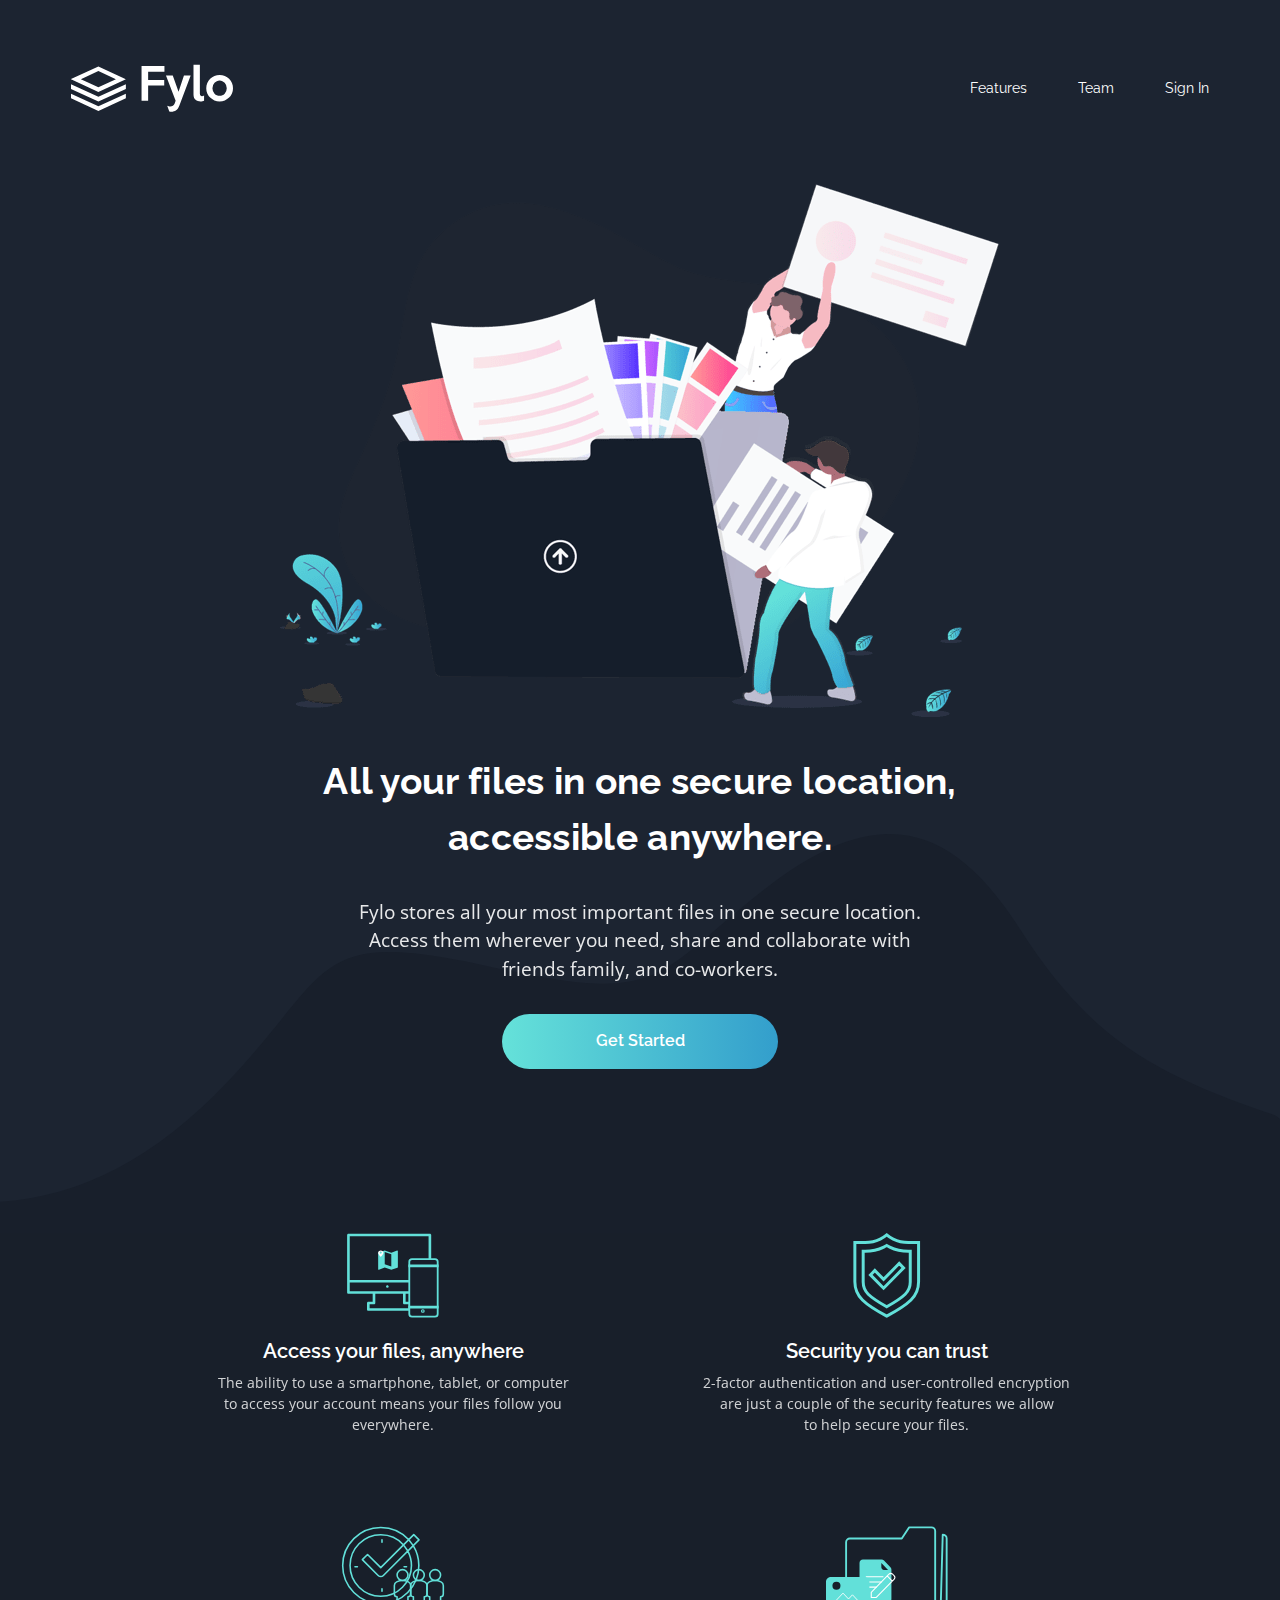
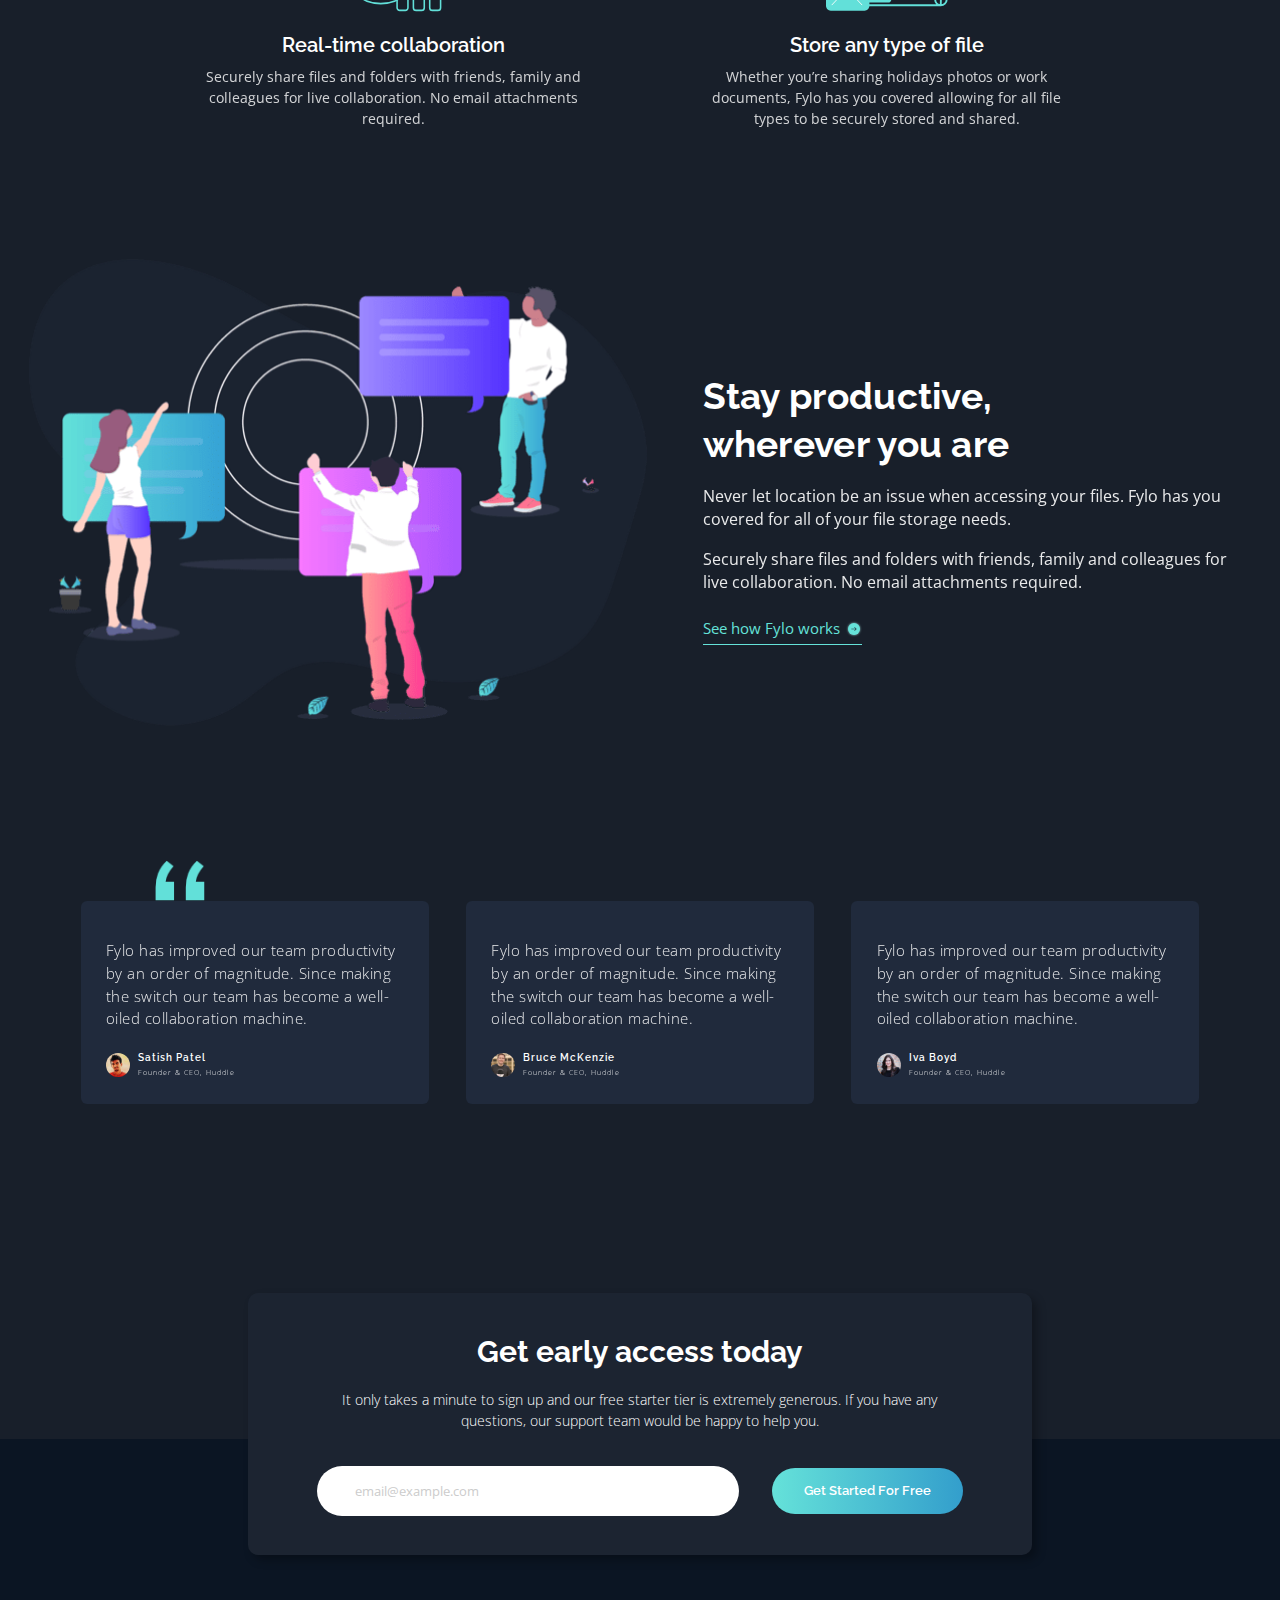
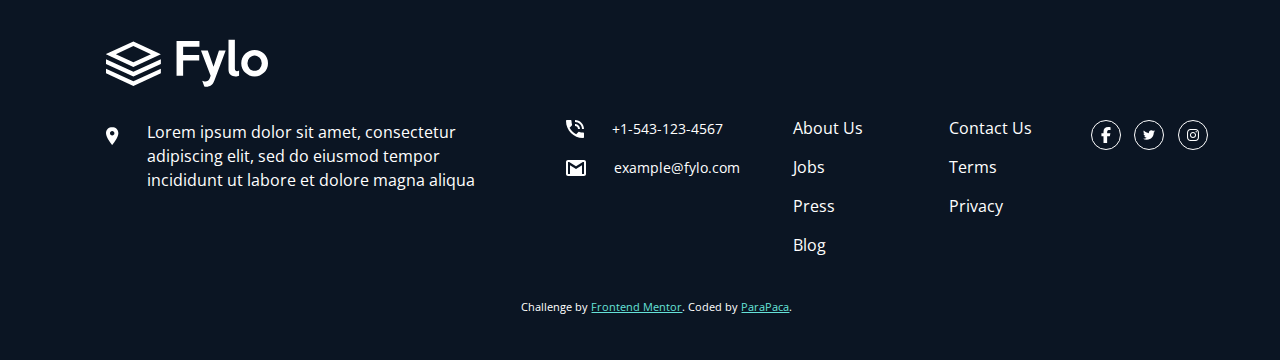
==== Fylo-dark-theme-landing-page/index.html @ 85ca759c "first commit" ====
<!DOCTYPE html>
<html lang="en">

<head>
  <meta charset="UTF-8">
  <meta name="viewport" content="width=device-width, initial-scale=1.0">

  <link rel="icon" type="image/png" sizes="32x32" href="./images/favicon-32x32.png">
  <link rel="stylesheet" href="/reset.css">
  <link rel="stylesheet" href="style.css">
  <link rel="preconnect" href="https://fonts.googleapis.com">
  <link rel="preconnect" href="https://fonts.gstatic.com" crossorigin>
  <link
    href="https://fonts.googleapis.com/css2?family=Open+Sans:wght@300;400;500;600;700&family=Raleway:wght@400;500;600;700&display=swap"
    rel="stylesheet">

  <title>Frontend Mentor | Fylo landing page with dark theme and features grid</title>

</head>

<body>
  <div class="page-wrap">
    <div class="header-wrap">
      <header class="header-wrap__header">
        <div class="header__icon-wrap">
          <img src="./images/logo.svg" alt="Fylo" class="icon-wrap__logo">
        </div>
        <nav class="header__nav-bar">
          <button class="nav-bar__nav-button" popovertarget="popover-links-list">
            <svg class="nav-button__nav-bars-icon" xmlns="http://www.w3.org/2000/svg" viewBox="0 0 448 512">
              <!--!Font Awesome Free 6.5.1 by @fontawesome - https://fontawesome.com License - https://fontawesome.com/license/free Copyright 2024 Fonticons, Inc.-->
              <path
                d="M0 96C0 78.3 14.3 64 32 64H416c17.7 0 32 14.3 32 32s-14.3 32-32 32H32C14.3 128 0 113.7 0 96zM0 256c0-17.7 14.3-32 32-32H416c17.7 0 32 14.3 32 32s-14.3 32-32 32H32c-17.7 0-32-14.3-32-32zM448 416c0 17.7-14.3 32-32 32H32c-17.7 0-32-14.3-32-32s14.3-32 32-32H416c17.7 0 32 14.3 32 32z" />
            </svg>
          </button>
          <ul popover id="popover-links-list">
            <li class="links-list__link"><a href="#" target="_blank">
                Features
              </a></li>
            <li class="links-list__link"><a href="#" target="_blank">
                Team
              </a></li>
            <li class="links-list__link"><a href="#" target="_blank">
                Sign In
              </a></li>
          </ul>
          <ul class="nav-bar__links-list">
            <li class="links-list__link"><a href="#" target="_blank">
                Features
              </a></li>
            <li class="links-list__link"><a href="#" target="_blank">
                Team
              </a></li>
            <li class="links-list__link"><a href="#" target="_blank">
                Sign In
              </a></li>
          </ul>
        </nav>
      </header>
    </div>

    <div class="main-wrap">
      <main class="main-wrap__main">
        <section class="main__banner-section-wrap">
          <img src="./images/illustration-intro.png" alt="" class="banner-section-wrap__img">
          <div class="banner-section-wrap__text-wrap">
            <h1>All your files in&nbsp;one secure location, accessible anywhere.</h1>
            <p>Fylo stores all your most important files in&nbsp;one secure location. Access them wherever you need,
              share and collaborate with friends family, and co-workers.</p>
            <button onclick="location.href='#'" type="button" class="button main-ctr">Get Started</button>
          </div>
        </section>
        <section class="main__four-card-section">
          <div class="four-card-section">
            <article class="four-card-section__mini-card">
              <div class="mini-card__img-wrapper"><img src="./images/icon-access-anywhere.svg" alt=""
                  class="mini-card__img"></div>
              <div class="mini-card__text-wrapper">
                <h2>Access your files, anywhere</h2>
                <p>The ability to&nbsp;use a&nbsp;smartphone, tablet, or&nbsp;computer to&nbsp;access your account means
                  your files follow you everywhere.</p>
              </div>
            </article>
            <article class="four-card-section__mini-card">
              <div class="mini-card__img-wrapper"><img src="./images/icon-security.svg" alt="" class="mini-card__img">
              </div>
              <div class="mini-card__text-wrapper">
                <h2>Security you can trust</h2>
                <p>2-factor authentication and user-controlled encryption are just a&nbsp;couple of&nbsp;the security
                  features we&nbsp;allow to&nbsp;help secure your files.</p>
              </div>
            </article>
            <article class="four-card-section__mini-card">
              <div class="mini-card__img-wrapper"><img src="./images/icon-collaboration.svg" alt=""
                  class="mini-card__img"></div>
              <div class="mini-card__text-wrapper">
                <h2>Real-time collaboration</h2>
                <p>Securely share files and folders with friends, family and colleagues for live collaboration.
                  No&nbsp;email attachments required.</p>
              </div>
            </article>
            <article class="four-card-section__mini-card">
              <div class="mini-card__img-wrapper"><img src="./images/icon-any-file.svg" alt="" class="mini-card__img">
              </div>
              <div class="mini-card__text-wrapper">
                <h2>Store any type of&nbsp;file</h2>
                <p>Whether you&rsquo;re sharing holidays photos or&nbsp;work documents, Fylo has you covered allowing
                  for all file types to&nbsp;be&nbsp;securely stored and shared.</p>
              </div>
            </article>
          </div>
        </section>
        <section class="main__productive-section-wrap">
          <img src="./images/illustration-stay-productive.png" alt="" class="productive-section-wrap__img">
          <div class="productive-section-wrap__text-wrap">
            <h1>Stay productive, wherever you are</h1>
            <p>Never let location be&nbsp;an&nbsp;issue when accessing your files. Fylo has you covered for all
              of&nbsp;your file storage needs.</p>
            <p>Securely share files and folders with friends, family and colleagues for live collaboration.
              No&nbsp;email
              attachments required.</p>
            <a class="productive-section-wrap__text-wrap__link" href="#">
              See how Fylo works
              <svg width="16" height="16" xmlns="http://www.w3.org/2000/svg" xmlns:xlink="http://www.w3.org/1999/xlink">
                <defs>
                  <circle id="b" cx="6" cy="6" r="6" />
                  <filter x="-25%" y="-25%" width="150%" height="150%" filterUnits="objectBoundingBox" id="a">
                    <feOffset in="SourceAlpha" result="shadowOffsetOuter1" />
                    <feGaussianBlur stdDeviation="1" in="shadowOffsetOuter1" result="shadowBlurOuter1" />
                    <feColorMatrix
                      values="0 0 0 0 0.384313725 0 0 0 0 0.878431373 0 0 0 0 0.850980392 0 0 0 0.811141304 0"
                      in="shadowBlurOuter1" />
                  </filter>
                </defs>
                <g fill="none" fill-rule="evenodd">
                  <g transform="translate(2 2)">
                    <use fill="#000" filter="url(#a)" xlink:href="#b" />
                    <use class="svg__change-color" fill="#62E0D9" xlink:href="#b" />
                  </g>
                  <path d="M8.582 6l-.363.35 1.452 1.4H5.333v.5h4.338L8.22 9.65l.363.35 2.074-2z" fill="#1B2330" />
                </g>
              </svg>
            </a>
          </div>
        </section>
        <section class="main__comments-section-wrap">
          <article class="comment-section-wrap__comment-card">
            <p>Fylo has improved our team productivity by&nbsp;an&nbsp;order of&nbsp;magnitude. Since making the switch
              our team has become a&nbsp;well-oiled collaboration machine.</p>
            <div class="comment-card__footer-wrap">
              <div class="footer-wrap__avatar-wrap"><img src="./images/profile-1.jpg" alt=""
                  class="avatar-wrap__avatar">
              </div>
              <div class="footer-wrap__text-wrap">
                <h3>Satish Patel</h3>
                <p>Founder & CEO, Huddle</p>
              </div>
            </div>
          </article>
          <article class="comment-section-wrap__comment-card">
            <p>Fylo has improved our team productivity by&nbsp;an&nbsp;order of&nbsp;magnitude. Since making the switch
              our team has become a&nbsp;well-oiled collaboration machine.</p>
            <div class="comment-card__footer-wrap">
              <div class="footer-wrap__avatar-wrap"><img src="./images/profile-2.jpg" alt=""
                  class="avatar-wrap__avatar">
              </div>
              <div class="footer-wrap__text-wrap">
                <h3>Bruce McKenzie</h3>
                <p>Founder & CEO, Huddle</p>
              </div>
            </div>
          </article>
          <article class="comment-section-wrap__comment-card">
            <p>Fylo has improved our team productivity by&nbsp;an&nbsp;order of&nbsp;magnitude. Since making the switch
              our team has become a&nbsp;well-oiled collaboration machine.</p>
            <div class="comment-card__footer-wrap">
              <div class="footer-wrap__avatar-wrap"><img src="./images/profile-3.jpg" alt=""
                  class="avatar-wrap__avatar">
              </div>
              <div class="footer-wrap__text-wrap">
                <h3>Iva Boyd</h3>
                <p>Founder & CEO, Huddle</p>
              </div>
            </div>
          </article>
        </section>
        <section class="main__subscription-section-wrap">
          <article class="subscription-section-wrap__subscription-card">
            <div class="subscription-section-card__text-wrap">
              <h1>Get early access today</h1>
              <p>It&nbsp;only takes a&nbsp;minute to&nbsp;sign up&nbsp;and our free starter tier is&nbsp;extremely
                generous. If&nbsp;you have any questions, our support team would be&nbsp;happy to&nbsp;help you.</p>
            </div>
            <div class="subscription-section-card__subscription-wrap">
              <form action="#">
                <input type="email" name="email" placeholder="email@example.com" autocomplete="off" required>
                <input class="button submit-ctr" type="submit" value="Get Started For Free">
              </form>
            </div>
          </article>
        </section>
      </main>
    </div>
    <div class="footer-wrap">
      <footer class="footer-wrap__footer">
        <div class="footer__icon-wrap">
          <img src="./images/logo.svg" alt="" class="icon-wrap__logo">
        </div>
        <div class="footer__footer-columns">
          <section class="footer-columns__main-info-wrap">
            <div class="main-info-wrap__address">
              <div class="address__icon-wrap">
                <img src="./images/icon-location.svg" alt="" class="icon">
              </div>
              <p>Lorem ipsum dolor sit amet, consectetur adipiscing elit, sed do eiusmod tempor incididunt ut labore et
                dolore magna aliqua</p>
            </div>
            <div class="main-info-wrap__connect">
              <div class="connect__link-wrap">
                <a href="tel:+15431234567">
                  <img src="./images/icon-phone.svg" alt="" class="icon">
                  +1-543-123-4567
                </a>
              </div>
              <div class="connect__link-wrap">
                <a href="mailto:example@fylo.com">
                  <img src="./images/icon-email.svg" alt="" class="icon">
                  example@fylo.com
                </a>
              </div>
            </div>
          </section>
          <div class="footer-columns__links-wrap">
            <ul class="links-wrap__links">
              <li class="links__link">
                <a href="#" target="_blank">About Us
                </a>
              </li>
              <li class="links__link">
                <a href="#" target="_blank">Jobs
                </a>
              </li>
              <li class="links__link">
                <a href="#" target="_blank">Press
                </a>
              </li>
              <li class="links__link">
                <a href="#" target="_blank">Blog
                </a>
              </li>
            </ul>
            <ul class="links-wrap__links">
              <li class="links__link">
                <a href="#" target="_blank">Contact Us
                </a>
              </li>
              <li class="links__link">
                <a href="#" target="_blank">Terms
                </a>
              </li>
              <li class="links__link">
                <a href="#" target="_blank">Privacy
                </a>
              </li>
            </ul>
          </div>
          <div class="footer-columns__social-wrap">
            <div class="social-wrap__svg-wrap">
              <a href="#">
                <svg class="svg" xmlns="http://www.w3.org/2000/svg" height="16" width="10"
                  viewBox="0 0 320 512"><!--!Font Awesome Free 6.5.1 by @fontawesome - https://fontawesome.com License - https://fontawesome.com/license/free Copyright 2024 Fonticons, Inc.-->
                  <path
                    d="M80 299.3V512H196V299.3h86.5l18-97.8H196V166.9c0-51.7 20.3-71.5 72.7-71.5c16.3 0 29.4 .4 37 1.2V7.9C291.4 4 256.4 0 236.2 0C129.3 0 80 50.5 80 159.4v42.1H14v97.8H80z" />
                </svg>
              </a>
            </div>
            <div class="social-wrap__svg-wrap">
              <a href="#">
                <svg class="svg" xmlns="http://www.w3.org/2000/svg" height="16" width="16"
                  viewBox="0 0 512 512"><!--!Font Awesome Free 6.5.1 by @fontawesome - https://fontawesome.com License - https://fontawesome.com/license/free Copyright 2024 Fonticons, Inc.-->
                  <path
                    d="M459.4 151.7c.3 4.5 .3 9.1 .3 13.6 0 138.7-105.6 298.6-298.6 298.6-59.5 0-114.7-17.2-161.1-47.1 8.4 1 16.6 1.3 25.3 1.3 49.1 0 94.2-16.6 130.3-44.8-46.1-1-84.8-31.2-98.1-72.8 6.5 1 13 1.6 19.8 1.6 9.4 0 18.8-1.3 27.6-3.6-48.1-9.7-84.1-52-84.1-103v-1.3c14 7.8 30.2 12.7 47.4 13.3-28.3-18.8-46.8-51-46.8-87.4 0-19.5 5.2-37.4 14.3-53 51.7 63.7 129.3 105.3 216.4 109.8-1.6-7.8-2.6-15.9-2.6-24 0-57.8 46.8-104.9 104.9-104.9 30.2 0 57.5 12.7 76.7 33.1 23.7-4.5 46.5-13.3 66.6-25.3-7.8 24.4-24.4 44.8-46.1 57.8 21.1-2.3 41.6-8.1 60.4-16.2-14.3 20.8-32.2 39.3-52.6 54.3z" />
                </svg>
              </a>
            </div>
            <div class="social-wrap__svg-wrap">
              <a href="#">
                <svg class="svg" xmlns="http://www.w3.org/2000/svg" height="16" width="14"
                  viewBox="0 0 448 512"><!--!Font Awesome Free 6.5.1 by @fontawesome - https://fontawesome.com License - https://fontawesome.com/license/free Copyright 2024 Fonticons, Inc.-->
                  <path
                    d="M224.1 141c-63.6 0-114.9 51.3-114.9 114.9s51.3 114.9 114.9 114.9S339 319.5 339 255.9 287.7 141 224.1 141zm0 189.6c-41.1 0-74.7-33.5-74.7-74.7s33.5-74.7 74.7-74.7 74.7 33.5 74.7 74.7-33.6 74.7-74.7 74.7zm146.4-194.3c0 14.9-12 26.8-26.8 26.8-14.9 0-26.8-12-26.8-26.8s12-26.8 26.8-26.8 26.8 12 26.8 26.8zm76.1 27.2c-1.7-35.9-9.9-67.7-36.2-93.9-26.2-26.2-58-34.4-93.9-36.2-37-2.1-147.9-2.1-184.9 0-35.8 1.7-67.6 9.9-93.9 36.1s-34.4 58-36.2 93.9c-2.1 37-2.1 147.9 0 184.9 1.7 35.9 9.9 67.7 36.2 93.9s58 34.4 93.9 36.2c37 2.1 147.9 2.1 184.9 0 35.9-1.7 67.7-9.9 93.9-36.2 26.2-26.2 34.4-58 36.2-93.9 2.1-37 2.1-147.8 0-184.8zM398.8 388c-7.8 19.6-22.9 34.7-42.6 42.6-29.5 11.7-99.5 9-132.1 9s-102.7 2.6-132.1-9c-19.6-7.8-34.7-22.9-42.6-42.6-11.7-29.5-9-99.5-9-132.1s-2.6-102.7 9-132.1c7.8-19.6 22.9-34.7 42.6-42.6 29.5-11.7 99.5-9 132.1-9s102.7-2.6 132.1 9c19.6 7.8 34.7 22.9 42.6 42.6 11.7 29.5 9 99.5 9 132.1s2.7 102.7-9 132.1z" />
                </svg>
              </a>
            </div>
          </div>
        </div>
        <p class="attribution">
          Challenge by <a href="https://www.frontendmentor.io/challenges/fylo-dark-theme-landing-page-5ca5f2d21e82137ec91a50fd" target="_blank">Frontend Mentor</a>. Coded by 
          <a href="https://github.com/ParaPaca" target="_blank">ParaPaca</a>.
        </p>
      </footer>
    </div>
  </div>
</body>

</html>
---- Fylo-dark-theme-landing-page/style.css ----
:root {
  --dark-blue-intro-signup: hsl(217, 28%, 15%);
  --dark-blue-main: hsl(218, 28%, 13%);
  --dark-blue-footer: hsl(216, 53%, 9%);
  --dark-blue-testimonials: hsl(219, 30%, 18%);
  --cyan: hsl(176, 68%, 64%);
  --blue: hsl(198, 60%, 50%);
  --white: hsl(0, 0%, 100%);
}

h1, h2, h3, button, nav a, input[type=submit] {
  font-family: "Raleway", sans-serif;
}

p, input[type=email], a {
  font-family: "Open Sans", sans-serif;
}

* {
  box-sizing: border-box;
  border: none;
}

body {
  height: 100svh;
  font-size: clamp(12px, 11.296px + 0.188vw, 14px);
  background-color: var(--dark-blue-main);
}

body, a {
  color: var(--white);
}

a {
  text-decoration: none;
}
a :not(.attribution) {
  font-size: 16px;
}
a:hover:not(.productive-section-wrap__text-wrap__link) {
  font-weight: 600;
}

.page-wrap {
  background-color: var(--dark-blue-intro-signup);
}

.header-wrap,
.main-wrap {
  display: flex;
  justify-content: center;
}

.nav-bar__nav-button {
  display: none;
  width: 30px;
  height: 30px;
  background-color: transparent;
  cursor: pointer;
  padding: 0;
  border: 0;
}

.nav-button__nav-bars-icon {
  fill: var(--white);
  width: inherit;
  height: inherit;
}

.header-wrap__header {
  width: clamp(335px, 100%, 1440px);
  display: flex;
  align-items: center;
  justify-content: space-between;
  padding: clamp(24px, 5vw, 72px) clamp(20px, -1.12px + 5.634vw, 80px) clamp(48px, 39.552px + 2.254vw, 72px);
}

.icon-wrap__logo {
  width: clamp(80px, 46.192px + 9.014vw, 176px);
}

.nav-bar__links-list {
  display: flex;
  gap: clamp(24px, 12.736px + 3.005vw, 56px);
}

.links-list__link:hover {
  text-decoration: underline;
}

#popover-links-list:popover-open {
  position: absolute;
  content: "";
  border-radius: 6px;
  background-color: rgba(101, 226, 217, 0.98);
  top: 60px;
  left: 60%;
  width: 100px;
  height: 100px;
  font-size: 16px;
  display: flex;
  flex-direction: column;
  gap: 10px;
  padding: 10px 5px;
  align-items: center;
  justify-content: center;
}
#popover-links-list:popover-open a {
  color: #000;
  font-weight: 500;
}

.main-wrap__main {
  display: flex;
  flex-direction: column;
  align-items: center;
  width: 100%;
}

.main-wrap__main section {
  width: 100%;
  display: flex;
  align-items: center;
  justify-content: center;
}

.main-wrap__main section:not(:first-child) {
  background-color: var(--dark-blue-main);
}

.main__banner-section-wrap {
  background: url(./images/bg-curvy-desktop.svg) no-repeat bottom center/100%;
  flex-direction: column;
  gap: clamp(32px, 29.888px + 0.563vw, 38px);
  padding-bottom: clamp(130px, 115.92px + 3.756vw, 170px);
}

.banner-section-wrap__img,
.banner-section-wrap__text-wrap {
  width: min(82vw, 720px);
}

.banner-section-wrap__text-wrap {
  display: flex;
  flex-direction: column;
  align-items: center;
  text-align: center;
}
.banner-section-wrap__text-wrap h1 {
  font-weight: 700;
  font-size: clamp(23px, 15.664px + 1.69vw, 40px);
  letter-spacing: 0.3px;
  line-height: 1.5;
  margin-bottom: clamp(20px, 15.072px + 1.315vw, 34px);
}
.banner-section-wrap__text-wrap p {
  font-size: clamp(14px, 11.888px + 0.563vw, 20px);
  font-weight: 400;
  line-height: 1.5;
  padding-inline: clamp(40px, 30.144px + 2.629vw, 68px);
  margin-bottom: 30px;
  opacity: 0.9;
}

.button {
  background-image: linear-gradient(90deg, var(--cyan), var(--blue));
  background-color: var(--cyan);
  border-radius: 50px;
  color: var(--white);
  font-weight: 600;
  line-height: 1;
  cursor: pointer;
  width: -moz-fit-content;
  width: fit-content;
  height: -moz-fit-content;
  height: fit-content;
  position: relative;
}
.button:hover {
  background-color: #8cdae4;
  background-image: none;
}

.main-ctr {
  padding: clamp(18px, 17.296px + 0.188vw, 20px) clamp(82px, 77.072px + 1.315vw, 96px);
  font-size: clamp(14px, 13.296px + 0.188vw, 16px);
}

.main__four-card-section {
  padding-bottom: 130px;
}

.four-card-section {
  display: grid;
  grid-template-columns: 1fr 1fr;
  grid-template-rows: 1fr 1fr;
  -moz-column-gap: clamp(0px, -47.184px + 12.582vw, 134px);
       column-gap: clamp(0px, -47.184px + 12.582vw, 134px);
  row-gap: clamp(86px, 83.888px + 0.563vw, 92px);
  text-align: center;
}

.four-card-section__mini-card {
  width: min(35vw, 380px);
  display: flex;
  flex-direction: column;
  align-items: center;
  gap: 24px;
}
.four-card-section__mini-card h2 {
  font-weight: 600;
  font-size: clamp(18px, 17.296px + 0.188vw, 20px);
  margin-bottom: 10px;
  line-height: 1;
}
.four-card-section__mini-card p {
  line-height: 1.5;
  font-weight: 400;
  opacity: 0.8;
  font-size: 14px;
}

.mini-card__img-wrapper {
  height: clamp(62px, 52.144px + 2.629vw, 90px);
}

.mini-card__img {
  width: inherit;
  height: inherit;
}

.main__productive-section-wrap {
  flex-direction: row;
  gap: clamp(50px, 47.888px + 0.563vw, 56px);
  padding-bottom: clamp(170px, 167.888px + 0.563vw, 176px);
  position: relative;
}
.main__productive-section-wrap::before {
  position: absolute;
  content: "";
  background: url(./images/bg-quotes.png) no-repeat bottom left clamp(40px, 8.304px + 8.451vw, 130px)/clamp(22px, 10.384px + 3.099vw, 55.008px);
  width: min(1440px, 94vw);
  height: 100%;
  bottom: 0;
}

.productive-section-wrap__img {
  width: min(85vw, 618px);
}

.productive-section-wrap__text-wrap {
  padding-top: clamp(0px, -10.56px + 2.817vw, 30px);
  width: min(85vw, 548px);
  gap: 16px;
  display: flex;
  flex-direction: column;
}
.productive-section-wrap__text-wrap h1 {
  font-weight: 700;
  font-size: clamp(18px, 10.256px + 2.066vw, 40px);
  letter-spacing: 0.3px;
  line-height: 1.3;
  text-wrap: balance;
}
.productive-section-wrap__text-wrap p {
  font-size: clamp(14px, 13.296px + 0.188vw, 16px);
  font-weight: 400;
  line-height: 1.5;
  opacity: 0.9;
}

.productive-section-wrap__text-wrap__link {
  margin-top: 10px;
  position: relative;
  display: flex;
  align-items: center;
  gap: 6px;
  color: var(--cyan);
  font-size: clamp(12px, 10.592px + 0.376vw, 16px);
}
.productive-section-wrap__text-wrap__link:hover {
  text-decoration: none;
  color: var(--white);
}
.productive-section-wrap__text-wrap__link:hover .svg__change-color {
  fill: var(--white);
}
.productive-section-wrap__text-wrap__link:hover::after {
  background-color: var(--white);
}
.productive-section-wrap__text-wrap__link::after {
  position: absolute;
  content: "";
  height: 1px;
  width: clamp(130px, 117.68px + 3.286vw, 165.008px);
  background-color: var(--cyan);
  bottom: -8px;
  left: 0;
}

.svg__change-color {
  fill: var(--cyan);
}

.main__comments-section-wrap {
  gap: clamp(24px, 18.368px + 1.502vw, 40px);
  padding-bottom: clamp(0px, -30.288px + 8.075vw, 86px);
}

.comment-section-wrap__comment-card {
  width: clamp(278px, 249.12px + 7.7vw, 360px);
  background-color: var(--dark-blue-testimonials);
  border-radius: 6px;
  padding: clamp(28px, 23.776px + 1.127vw, 40px) clamp(20px, 17.888px + 0.563vw, 26px) clamp(20px, 17.888px + 0.563vw, 26px);
}
.comment-section-wrap__comment-card p {
  line-height: 1.5;
  letter-spacing: clamp(0.208px, 0.096px + 0.028vw, 0.496px);
  opacity: 0.9;
  font-weight: 300;
  font-size: clamp(10px, 7.888px + 0.563vw, 16px);
}

.comment-card__footer-wrap {
  margin-top: clamp(16px, 13.184px + 0.751vw, 24px);
  display: flex;
  align-items: center;
  gap: 6px;
}

.footer-wrap__avatar-wrap {
  border-radius: 100%;
  width: 26px;
  height: 26px;
}
.footer-wrap__avatar-wrap img {
  border-radius: 100%;
  width: 24px;
  height: 24px;
}

.footer-wrap__text-wrap {
  line-height: 1;
}
.footer-wrap__text-wrap h3 {
  font-weight: 600;
  font-size: 9.5px;
  letter-spacing: 1px;
  padding-bottom: 5px;
}
.footer-wrap__text-wrap p {
  font-size: 7px;
  letter-spacing: 1px;
}

.subscription-section-wrap__subscription-card {
  background-color: var(--dark-blue-intro-signup);
  box-shadow: 5px 5px 10px rgba(0, 0, 0, 0.3);
  display: flex;
  flex-direction: column;
  justify-content: center;
  padding: clamp(36px, 32.48px + 0.939vw, 46px) clamp(28px, 11.104px + 4.507vw, 76px) clamp(36px, 34.592px + 0.376vw, 40px);
  border-radius: 10px;
  width: clamp(338px, 153.488px + 49.202vw, 862px);
  position: relative;
  bottom: -116px;
}

.subscription-section-card__text-wrap {
  display: flex;
  flex-direction: column;
  align-items: center;
  justify-content: center;
  text-align: center;
}
.subscription-section-card__text-wrap h1 {
  font-size: clamp(18px, 13.072px + 1.315vw, 32px);
  font-weight: 700;
  margin-bottom: 22px;
}
.subscription-section-card__text-wrap p {
  font-size: 14px;
  font-weight: 300;
  line-height: 1.5;
  margin-bottom: clamp(28px, 25.184px + 0.751vw, 36px);
}

.subscription-section-card__subscription-wrap form {
  display: flex;
  align-items: center;
  gap: clamp(24px, 20.48px + 0.939vw, 34px);
}
.subscription-section-card__subscription-wrap form input[type=email] {
  width: 100%;
  padding: 16px 38px;
  border-radius: 30px;
}
.subscription-section-card__subscription-wrap form input[type=email]::-moz-placeholder {
  color: #ccc;
  opacity: 1;
}
.subscription-section-card__subscription-wrap form input[type=email]::placeholder {
  color: #ccc;
  opacity: 1;
}
.subscription-section-card__subscription-wrap form input[type=email]::-ms-input-placeholder {
  /* Edge 12 -18 */
  color: #ccc;
}
.subscription-section-card__subscription-wrap form input[type=submit] {
  padding: 16px 32px;
}

.footer-wrap {
  display: flex;
  justify-content: center;
  align-items: center;
  background-color: var(--dark-blue-footer);
}

.footer__icon-wrap {
  margin-bottom: 30px;
}

.footer-wrap__footer {
  width: clamp(320px, 100%, 1440px);
  display: flex;
  flex-direction: column;
  padding: 200px clamp(28px, 9.696px + 4.883vw, 80px) 45px clamp(28px, -4.4px + 8.638vw, 120px);
}

.footer__footer-columns {
  gap: min(114px, 3vw);
  display: grid;
  grid-template-columns: 2fr 0.8fr 0.2fr;
}

.footer-columns__main-info-wrap {
  display: flex;
}

.main-info-wrap__address {
  width: min(460px, 56vw);
  display: flex;
  gap: 28px;
  padding-right: clamp(0px, -33.808px + 9.014vw, 96px);
}
.main-info-wrap__address .icon {
  padding-top: clamp(3.008px, 1.232px + 0.469vw, 8px);
}
.main-info-wrap__address p {
  font-size: 16px;
  line-height: 1.5;
}

.main-info-wrap__connect {
  display: flex;
  flex-direction: column;
  gap: 22px;
}

.connect__link-wrap a {
  display: flex;
  gap: 28px;
  align-items: center;
  line-height: 1;
  font-size: 14px;
}

.footer-columns__links-wrap {
  display: grid;
  grid-template-columns: 1fr 1fr;
  font-size: 16px;
  gap: min(80px, 4vw);
}

.links-wrap__links {
  display: flex;
  flex-direction: column;
  gap: 22px;
}

.footer-columns__social-wrap {
  display: flex;
  gap: clamp(10px, 8.592px + 0.376vw, 14px);
}

.social-wrap__svg-wrap a {
  width: 30px;
  height: 30px;
  border-radius: 100%;
  border: 1px solid var(--white);
  display: flex;
  justify-content: center;
  align-items: center;
}
.social-wrap__svg-wrap a svg {
  fill: var(--white);
  width: 12px;
}
.social-wrap__svg-wrap a:hover {
  border-color: var(--cyan);
  cursor: pointer;
}
.social-wrap__svg-wrap a:hover svg {
  fill: var(--cyan);
}

.attribution {
  font-size: 11px;
  text-align: center;
  margin-top: 45px;
  text-wrap: balance;
  line-height: 1.5;
}
.attribution a {
  text-decoration: underline;
  color: var(--cyan);
}
.attribution a:hover {
  font-weight: normal;
}

@media screen and (max-width: 1279px) {
  .footer-wrap {
    display: flex;
    flex-direction: column;
    align-items: center;
  }
  .footer-wrap__footer {
    width: 70vw;
  }
  .footer__footer-columns {
    display: flex;
    flex-direction: column;
    align-items: flex-start;
    gap: 80px;
  }
  .footer-columns__main-info-wrap {
    gap: 20px;
    flex-wrap: wrap;
  }
  .footer__icon-wrap {
    display: flex;
    justify-content: flex-start;
  }
}
@media screen and (max-width: 1097px) {
  .main__comments-section-wrap,
  .main__productive-section-wrap {
    flex-wrap: wrap;
  }
}
@media screen and (max-width: 768px) {
  .main__banner-section-wrap {
    background-image: url(./images/bg-curvy-mobile.svg);
  }
  .main-info-wrap__address {
    padding-right: 0;
  }
  .subscription-section-card__subscription-wrap form {
    flex-direction: column;
  }
  .footer-columns__social-wrap,
  .footer-columns__links-wrap {
    align-self: center;
  }
}
@media screen and (max-width: 425px) {
  .subscription-section-card__subscription-wrap form input[type=submit] {
    width: 100%;
  }
  footer .icon-wrap__logo {
    width: 176px;
  }
  .main__four-card-section {
    padding-bottom: 158px;
  }
  .four-card-section {
    display: flex;
    flex-direction: column;
  }
  .four-card-section__mini-card,
  .footer-wrap__footer {
    width: 85vw;
  }
  .main-info-wrap__address {
    width: 100%;
  }
}
@media screen and (max-width: 375px) {
  .productive-section-wrap__text-wrap__link::after {
    bottom: -6px;
  }
  .comment-section-wrap__comment-card p {
    line-height: 1.8;
  }
  .footer-columns__links-wrap {
    display: flex;
    flex-direction: column;
    align-self: normal;
    gap: 58px;
  }
  .footer-wrap__footer {
    width: auto;
  }
  .banner-section-wrap__text-wrap p {
    padding-inline: 0;
  }
  .subscription-section-wrap__subscription-card {
    margin-top: 40px;
  }
  .footer__icon-wrap {
    margin-bottom: 46px;
  }
}
@media screen and (max-width: 320px) {
  .nav-bar__links-list {
    display: none;
  }
  .nav-bar__nav-button {
    display: block;
  }
}/*# sourceMappingURL=style.css.map */
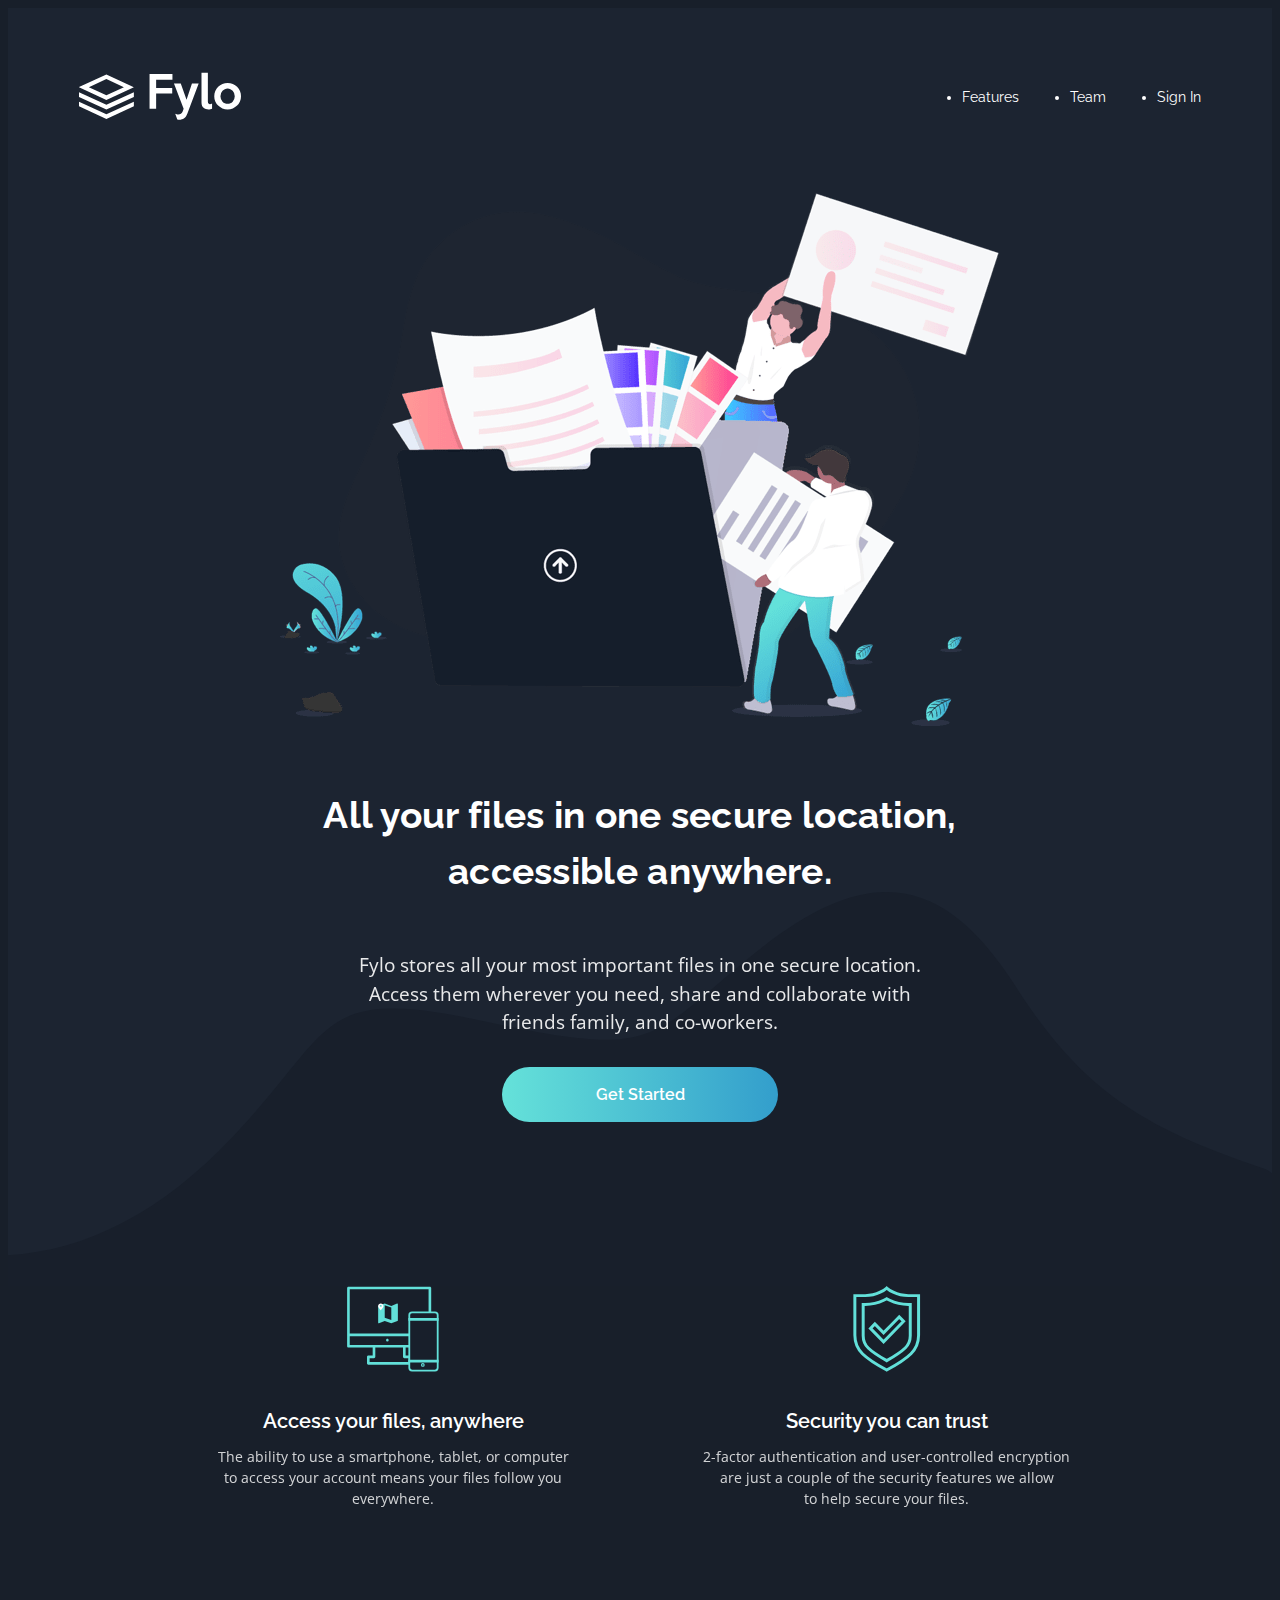
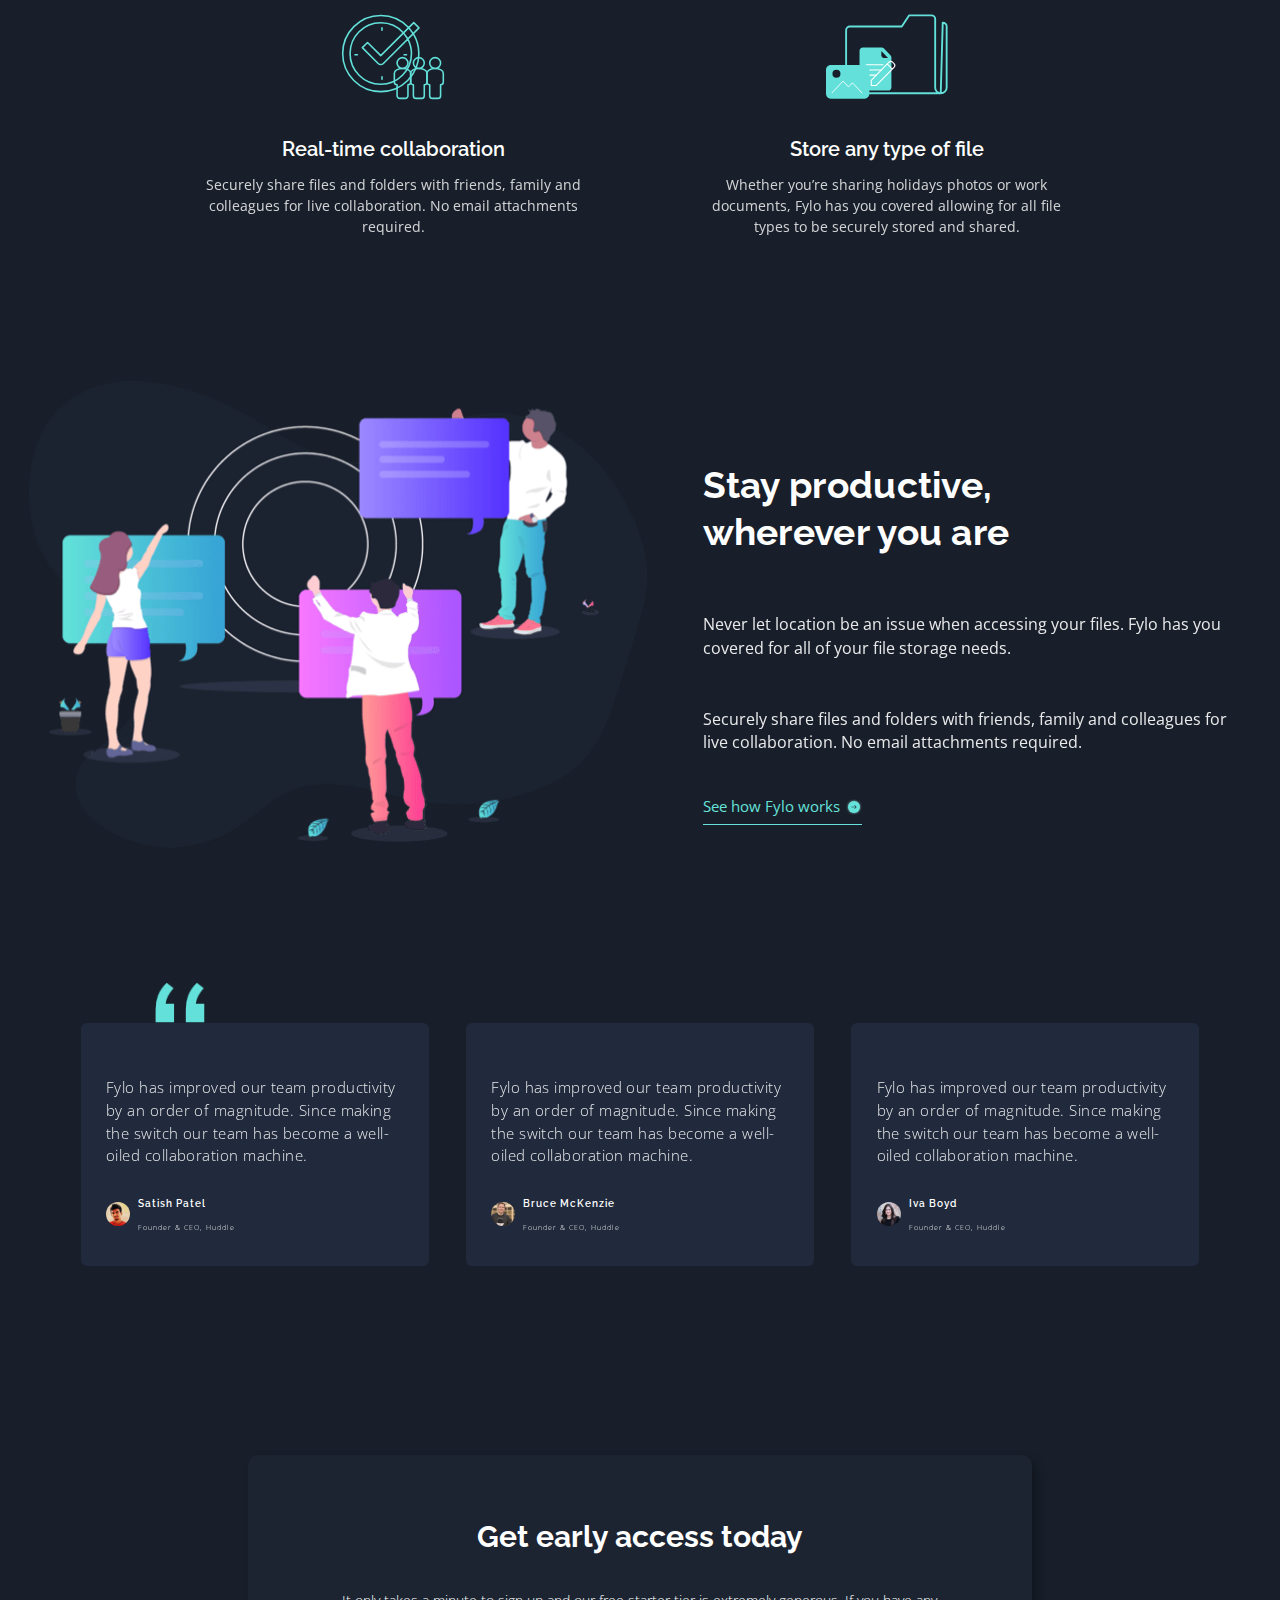
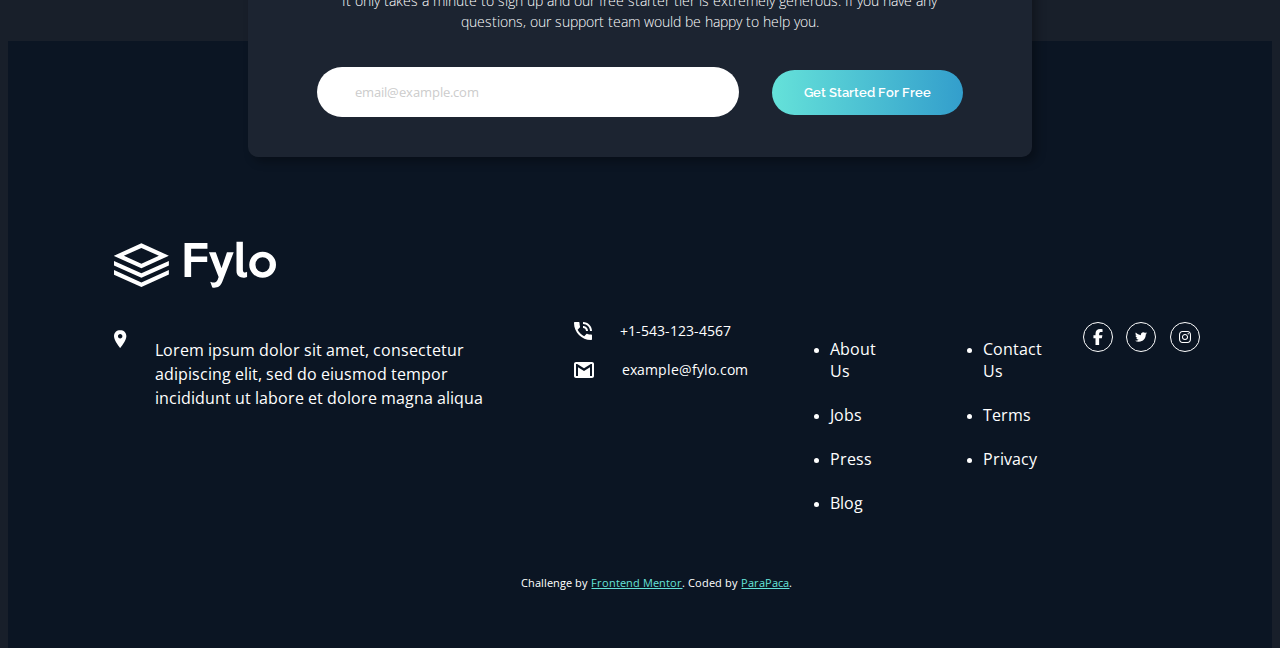
==== commit fd20b318: "reset link update" ====
--- a/Fylo-dark-theme-landing-page/index.html
+++ b/Fylo-dark-theme-landing-page/index.html
@@ -6,7 +6,7 @@
   <meta name="viewport" content="width=device-width, initial-scale=1.0">
 
   <link rel="icon" type="image/png" sizes="32x32" href="./images/favicon-32x32.png">
-  <link rel="stylesheet" href="/reset.css">
+  <link rel="stylesheet" href="/frontend-mentor/reset.css">
   <link rel="stylesheet" href="style.css">
   <link rel="preconnect" href="https://fonts.googleapis.com">
   <link rel="preconnect" href="https://fonts.gstatic.com" crossorigin>
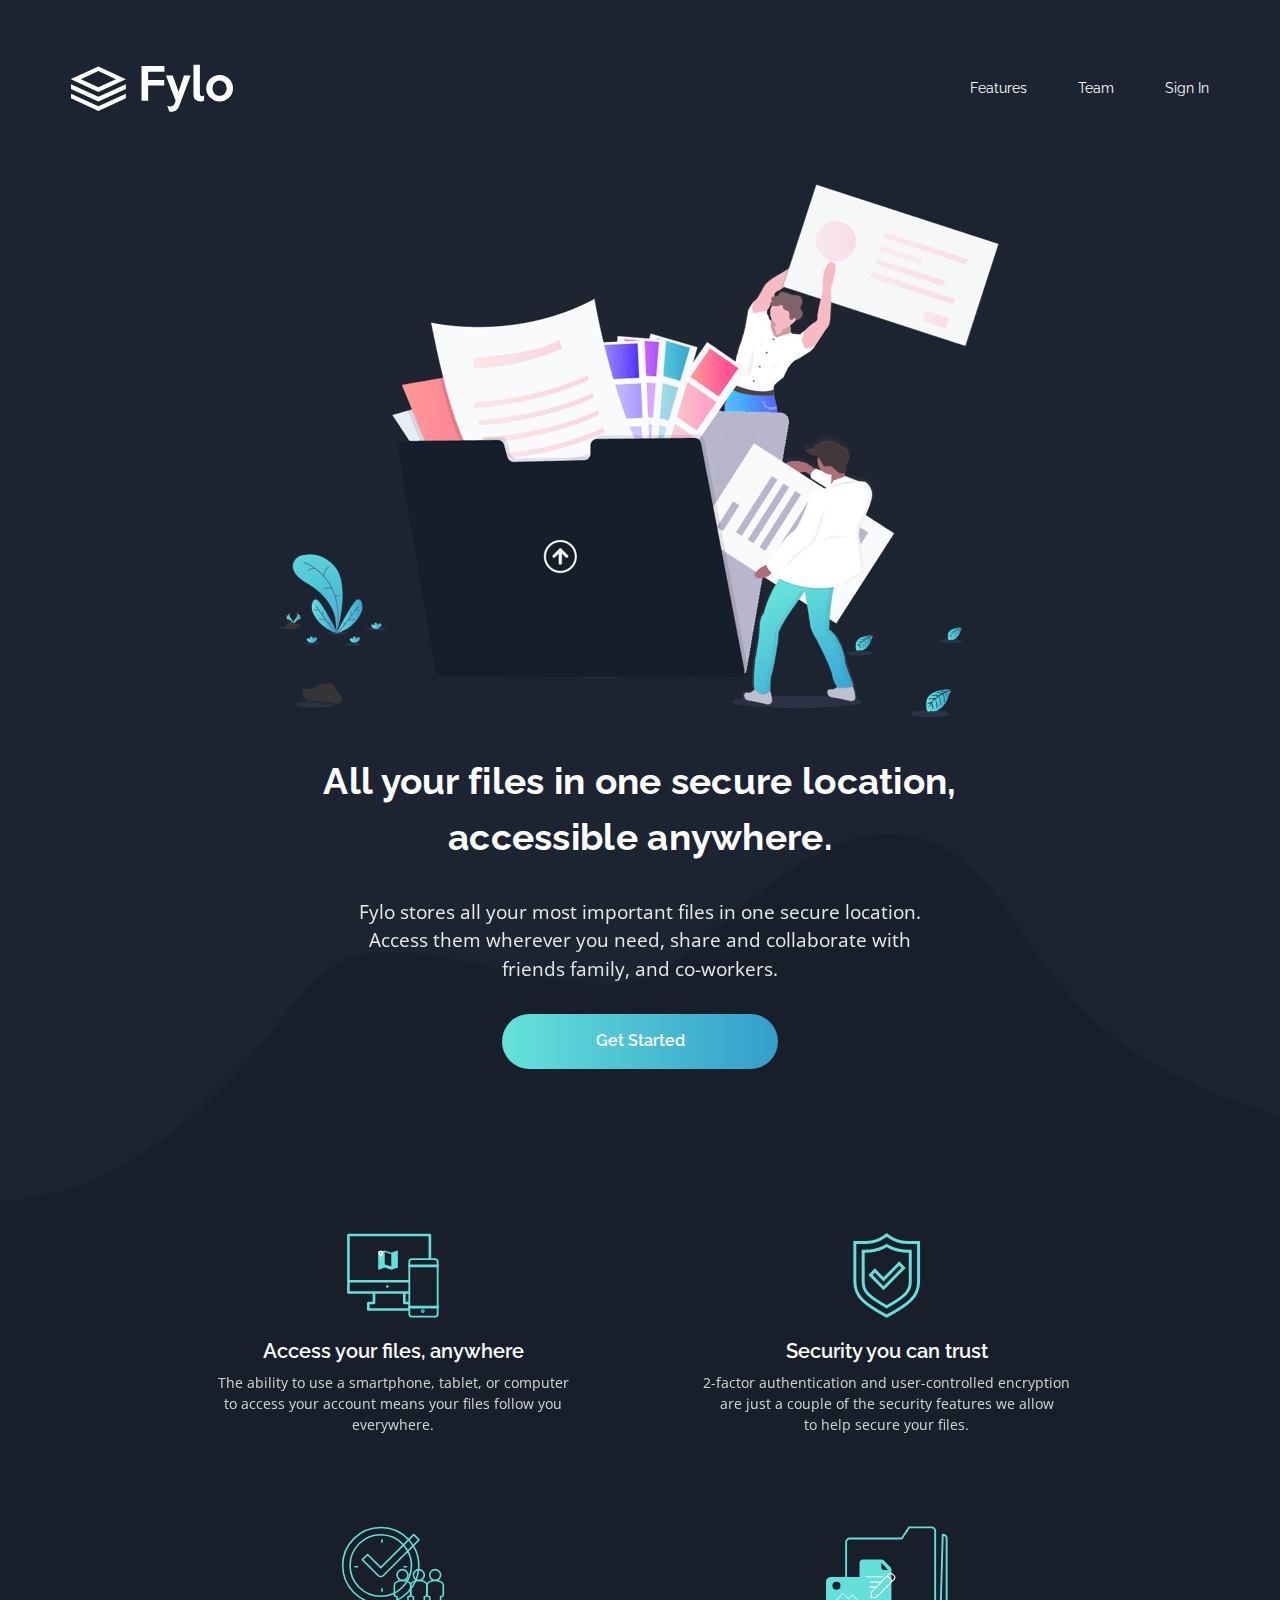
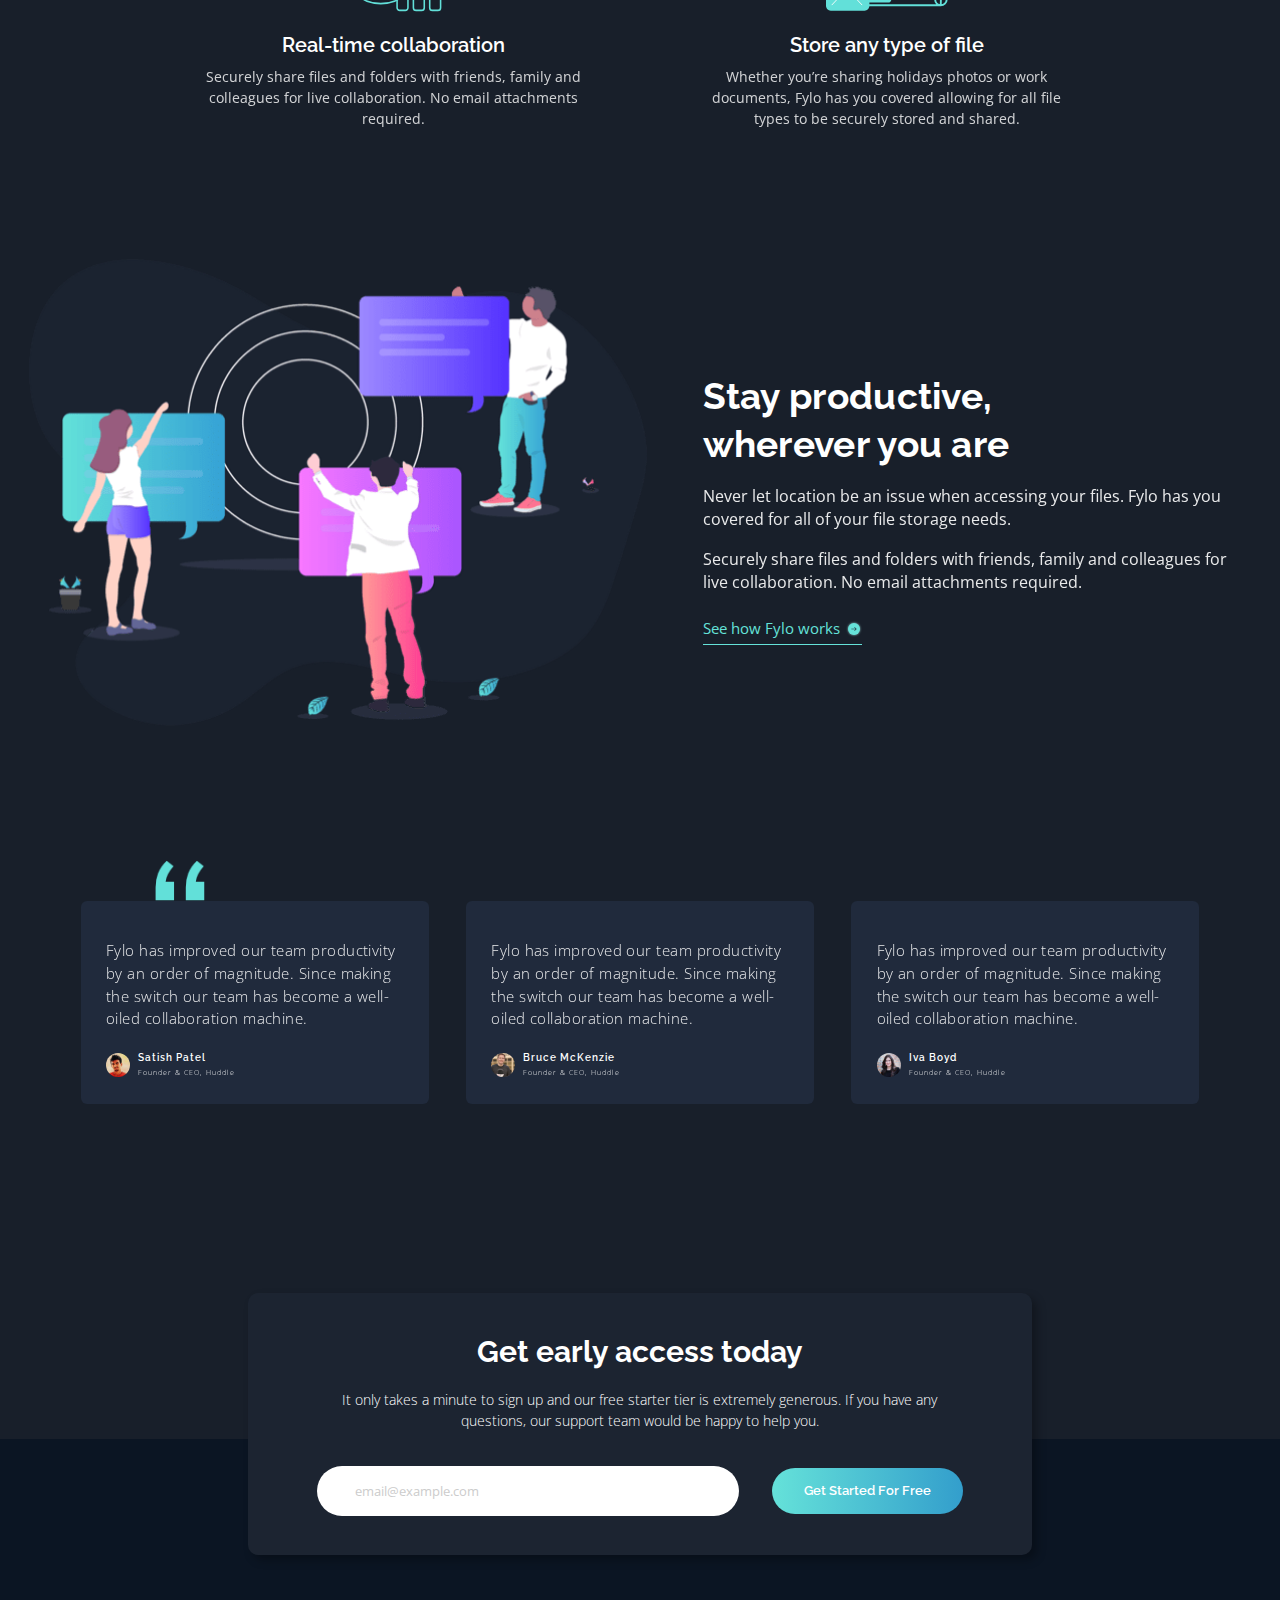
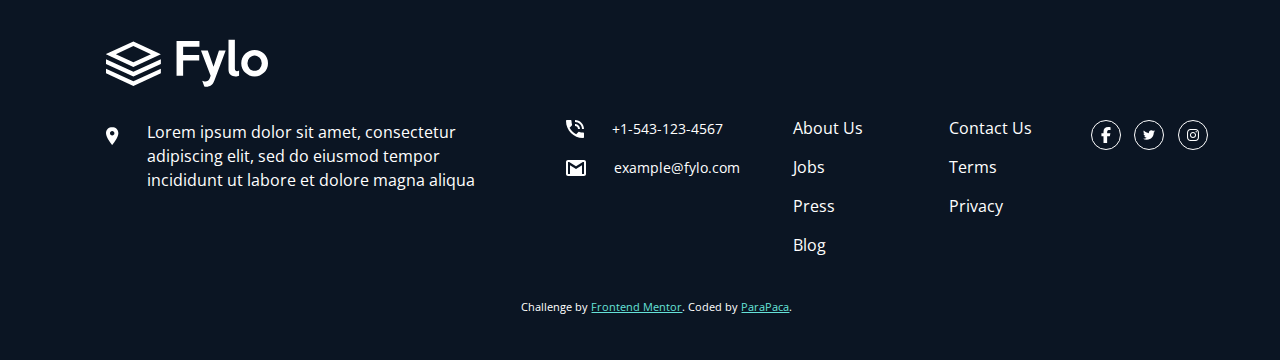
==== commit 7f7651ee: "html update" ====
--- a/Fylo-dark-theme-landing-page/index.html
+++ b/Fylo-dark-theme-landing-page/index.html
@@ -6,7 +6,7 @@
   <meta name="viewport" content="width=device-width, initial-scale=1.0">
 
   <link rel="icon" type="image/png" sizes="32x32" href="./images/favicon-32x32.png">
-  <link rel="stylesheet" href="/frontend-mentor/reset.css">
+  <link rel="stylesheet" href="https://parapaca.github.io/frontend-mentor/reset.css">
   <link rel="stylesheet" href="style.css">
   <link rel="preconnect" href="https://fonts.googleapis.com">
   <link rel="preconnect" href="https://fonts.gstatic.com" crossorigin>
@@ -26,7 +26,7 @@
           <img src="./images/logo.svg" alt="Fylo" class="icon-wrap__logo">
         </div>
         <nav class="header__nav-bar">
-          <button class="nav-bar__nav-button" popovertarget="popover-links-list">
+          <button class="nav-bar__nav-button" popovertarget="popover-links-list" title="Open to see links">
             <svg class="nav-button__nav-bars-icon" xmlns="http://www.w3.org/2000/svg" viewBox="0 0 448 512">
               <!--!Font Awesome Free 6.5.1 by @fontawesome - https://fontawesome.com License - https://fontawesome.com/license/free Copyright 2024 Fonticons, Inc.-->
               <path
@@ -193,7 +193,7 @@
             </div>
             <div class="subscription-section-card__subscription-wrap">
               <form action="#">
-                <input type="email" name="email" placeholder="email@example.com" autocomplete="off" required>
+                <input type="email" name="email" placeholder="email@example.com" autocomplete="off" required title="Enter your email here">
                 <input class="button submit-ctr" type="submit" value="Get Started For Free">
               </form>
             </div>
@@ -266,7 +266,7 @@
           </div>
           <div class="footer-columns__social-wrap">
             <div class="social-wrap__svg-wrap">
-              <a href="#">
+              <a href="#" title="facebook" target="_blank">
                 <svg class="svg" xmlns="http://www.w3.org/2000/svg" height="16" width="10"
                   viewBox="0 0 320 512"><!--!Font Awesome Free 6.5.1 by @fontawesome - https://fontawesome.com License - https://fontawesome.com/license/free Copyright 2024 Fonticons, Inc.-->
                   <path
@@ -275,7 +275,7 @@
               </a>
             </div>
             <div class="social-wrap__svg-wrap">
-              <a href="#">
+              <a href="#" title="twitter" target="_blank">
                 <svg class="svg" xmlns="http://www.w3.org/2000/svg" height="16" width="16"
                   viewBox="0 0 512 512"><!--!Font Awesome Free 6.5.1 by @fontawesome - https://fontawesome.com License - https://fontawesome.com/license/free Copyright 2024 Fonticons, Inc.-->
                   <path
@@ -284,7 +284,7 @@
               </a>
             </div>
             <div class="social-wrap__svg-wrap">
-              <a href="#">
+              <a href="#" title="instagram" target="_blank">
                 <svg class="svg" xmlns="http://www.w3.org/2000/svg" height="16" width="14"
                   viewBox="0 0 448 512"><!--!Font Awesome Free 6.5.1 by @fontawesome - https://fontawesome.com License - https://fontawesome.com/license/free Copyright 2024 Fonticons, Inc.-->
                   <path
--- a/Fylo-dark-theme-landing-page/style.css
+++ b/Fylo-dark-theme-landing-page/style.css
@@ -23,7 +23,7 @@
 
 body {
   height: 100svh;
-  font-size: clamp(12px, 11.296px + 0.188vw, 14px);
+  font-size: clamp(0.75rem, 0.706rem + 0.188vw, 0.875rem);
   background-color: var(--dark-blue-main);
 }
 
@@ -35,7 +35,7 @@
   text-decoration: none;
 }
 a :not(.attribution) {
-  font-size: 16px;
+  font-size: 1rem;
 }
 a:hover:not(.productive-section-wrap__text-wrap__link) {
   font-weight: 600;
@@ -53,8 +53,8 @@
 
 .nav-bar__nav-button {
   display: none;
-  width: 30px;
-  height: 30px;
+  width: 1.875rem;
+  height: 1.875rem;
   background-color: transparent;
   cursor: pointer;
   padding: 0;
@@ -68,20 +68,20 @@
 }
 
 .header-wrap__header {
-  width: clamp(335px, 100%, 1440px);
+  width: clamp(20.9375rem, 100%, 90rem);
   display: flex;
   align-items: center;
   justify-content: space-between;
-  padding: clamp(24px, 5vw, 72px) clamp(20px, -1.12px + 5.634vw, 80px) clamp(48px, 39.552px + 2.254vw, 72px);
+  padding: clamp(1.5rem, 5vw, 4.5rem) clamp(1.25rem, -0.07rem + 5.634vw, 5rem) clamp(3rem, 2.472rem + 2.254vw, 4.5rem);
 }
 
 .icon-wrap__logo {
-  width: clamp(80px, 46.192px + 9.014vw, 176px);
+  width: clamp(5rem, 2.887rem + 9.014vw, 11rem);
 }
 
 .nav-bar__links-list {
   display: flex;
-  gap: clamp(24px, 12.736px + 3.005vw, 56px);
+  gap: clamp(1.5rem, 0.796rem + 3.005vw, 3.5rem);
 }
 
 .links-list__link:hover {
@@ -91,17 +91,17 @@
 #popover-links-list:popover-open {
   position: absolute;
   content: "";
-  border-radius: 6px;
+  border-radius: 0.375rem;
   background-color: rgba(101, 226, 217, 0.98);
-  top: 60px;
+  top: 3.75rem;
   left: 60%;
-  width: 100px;
-  height: 100px;
-  font-size: 16px;
-  display: flex;
-  flex-direction: column;
-  gap: 10px;
-  padding: 10px 5px;
+  width: 6.25rem;
+  height: 6.25rem;
+  font-size: 1rem;
+  display: flex;
+  flex-direction: column;
+  gap: 0.625rem;
+  padding: 0.625rem 0.3125rem;
   align-items: center;
   justify-content: center;
 }
@@ -131,13 +131,13 @@
 .main__banner-section-wrap {
   background: url(./images/bg-curvy-desktop.svg) no-repeat bottom center/100%;
   flex-direction: column;
-  gap: clamp(32px, 29.888px + 0.563vw, 38px);
-  padding-bottom: clamp(130px, 115.92px + 3.756vw, 170px);
+  gap: clamp(2rem, 1.868rem + 0.563vw, 2.375rem);
+  padding-bottom: clamp(8.125rem, 7.245rem + 3.756vw, 10.625rem);
 }
 
 .banner-section-wrap__img,
 .banner-section-wrap__text-wrap {
-  width: min(82vw, 720px);
+  width: min(82vw, 45rem);
 }
 
 .banner-section-wrap__text-wrap {
@@ -148,24 +148,24 @@
 }
 .banner-section-wrap__text-wrap h1 {
   font-weight: 700;
-  font-size: clamp(23px, 15.664px + 1.69vw, 40px);
-  letter-spacing: 0.3px;
-  line-height: 1.5;
-  margin-bottom: clamp(20px, 15.072px + 1.315vw, 34px);
+  font-size: clamp(1.4375rem, 0.979rem + 1.69vw, 2.5rem);
+  letter-spacing: 0.0187rem;
+  line-height: 1.5;
+  margin-bottom: clamp(1.25rem, 0.942rem + 1.315vw, 2.125rem);
 }
 .banner-section-wrap__text-wrap p {
-  font-size: clamp(14px, 11.888px + 0.563vw, 20px);
+  font-size: clamp(0.875rem, 0.743rem + 0.563vw, 1.25rem);
   font-weight: 400;
   line-height: 1.5;
-  padding-inline: clamp(40px, 30.144px + 2.629vw, 68px);
-  margin-bottom: 30px;
+  padding-inline: clamp(2.5rem, 1.884rem + 2.629vw, 4.25rem);
+  margin-bottom: 1.875rem;
   opacity: 0.9;
 }
 
 .button {
   background-image: linear-gradient(90deg, var(--cyan), var(--blue));
   background-color: var(--cyan);
-  border-radius: 50px;
+  border-radius: 3.125rem;
   color: var(--white);
   font-weight: 600;
   line-height: 1;
@@ -182,46 +182,46 @@
 }
 
 .main-ctr {
-  padding: clamp(18px, 17.296px + 0.188vw, 20px) clamp(82px, 77.072px + 1.315vw, 96px);
-  font-size: clamp(14px, 13.296px + 0.188vw, 16px);
+  padding: clamp(1.125rem, 1.081rem + 0.188vw, 1.25rem) clamp(5.125rem, 4.817rem + 1.315vw, 6rem);
+  font-size: clamp(0.875rem, 0.831rem + 0.188vw, 1rem);
 }
 
 .main__four-card-section {
-  padding-bottom: 130px;
+  padding-bottom: 8.125rem;
 }
 
 .four-card-section {
   display: grid;
   grid-template-columns: 1fr 1fr;
   grid-template-rows: 1fr 1fr;
-  -moz-column-gap: clamp(0px, -47.184px + 12.582vw, 134px);
-       column-gap: clamp(0px, -47.184px + 12.582vw, 134px);
-  row-gap: clamp(86px, 83.888px + 0.563vw, 92px);
+  -moz-column-gap: clamp(0rem, -2.949rem + 12.582vw, 8.375rem);
+       column-gap: clamp(0rem, -2.949rem + 12.582vw, 8.375rem);
+  row-gap: clamp(5.375rem, 5.243rem + 0.563vw, 5.75rem);
   text-align: center;
 }
 
 .four-card-section__mini-card {
-  width: min(35vw, 380px);
-  display: flex;
-  flex-direction: column;
-  align-items: center;
-  gap: 24px;
+  width: min(35vw, 23.75rem);
+  display: flex;
+  flex-direction: column;
+  align-items: center;
+  gap: 1.5rem;
 }
 .four-card-section__mini-card h2 {
   font-weight: 600;
-  font-size: clamp(18px, 17.296px + 0.188vw, 20px);
-  margin-bottom: 10px;
+  font-size: clamp(1.125rem, 1.081rem + 0.188vw, 1.25rem);
+  margin-bottom: 0.625rem;
   line-height: 1;
 }
 .four-card-section__mini-card p {
   line-height: 1.5;
   font-weight: 400;
   opacity: 0.8;
-  font-size: 14px;
+  font-size: 0.875rem;
 }
 
 .mini-card__img-wrapper {
-  height: clamp(62px, 52.144px + 2.629vw, 90px);
+  height: clamp(3.875rem, 3.259rem + 2.629vw, 5.625rem);
 }
 
 .mini-card__img {
@@ -231,52 +231,52 @@
 
 .main__productive-section-wrap {
   flex-direction: row;
-  gap: clamp(50px, 47.888px + 0.563vw, 56px);
-  padding-bottom: clamp(170px, 167.888px + 0.563vw, 176px);
+  gap: clamp(3.125rem, 2.993rem + 0.563vw, 3.5rem);
+  padding-bottom: clamp(10.625rem, 10.493rem + 0.563vw, 11rem);
   position: relative;
 }
 .main__productive-section-wrap::before {
   position: absolute;
   content: "";
-  background: url(./images/bg-quotes.png) no-repeat bottom left clamp(40px, 8.304px + 8.451vw, 130px)/clamp(22px, 10.384px + 3.099vw, 55.008px);
-  width: min(1440px, 94vw);
+  background: url(./images/bg-quotes.png) no-repeat bottom left clamp(2.5rem, 0.519rem + 8.451vw, 8.125rem)/clamp(1.375rem, 0.649rem + 3.099vw, 3.438rem);
+  width: min(90rem, 94vw);
   height: 100%;
   bottom: 0;
 }
 
 .productive-section-wrap__img {
-  width: min(85vw, 618px);
+  width: min(85vw, 38.625rem);
 }
 
 .productive-section-wrap__text-wrap {
-  padding-top: clamp(0px, -10.56px + 2.817vw, 30px);
-  width: min(85vw, 548px);
-  gap: 16px;
+  padding-top: clamp(0rem, -0.66rem + 2.817vw, 1.875rem);
+  width: min(85vw, 34.25rem);
+  gap: 1rem;
   display: flex;
   flex-direction: column;
 }
 .productive-section-wrap__text-wrap h1 {
   font-weight: 700;
-  font-size: clamp(18px, 10.256px + 2.066vw, 40px);
-  letter-spacing: 0.3px;
+  font-size: clamp(1.125rem, 0.641rem + 2.066vw, 2.5rem);
+  letter-spacing: 0.0187rem;
   line-height: 1.3;
   text-wrap: balance;
 }
 .productive-section-wrap__text-wrap p {
-  font-size: clamp(14px, 13.296px + 0.188vw, 16px);
+  font-size: clamp(0.875rem, 0.831rem + 0.188vw, 1rem);
   font-weight: 400;
   line-height: 1.5;
   opacity: 0.9;
 }
 
 .productive-section-wrap__text-wrap__link {
-  margin-top: 10px;
+  margin-top: 0.625rem;
   position: relative;
   display: flex;
   align-items: center;
-  gap: 6px;
+  gap: 0.375rem;
   color: var(--cyan);
-  font-size: clamp(12px, 10.592px + 0.376vw, 16px);
+  font-size: clamp(0.75rem, 0.662rem + 0.376vw, 1rem);
 }
 .productive-section-wrap__text-wrap__link:hover {
   text-decoration: none;
@@ -291,10 +291,10 @@
 .productive-section-wrap__text-wrap__link::after {
   position: absolute;
   content: "";
-  height: 1px;
-  width: clamp(130px, 117.68px + 3.286vw, 165.008px);
+  height: 0.0625rem;
+  width: clamp(8.125rem, 7.355rem + 3.286vw, 10.313rem);
   background-color: var(--cyan);
-  bottom: -8px;
+  bottom: -0.5rem;
   left: 0;
 }
 
@@ -303,40 +303,40 @@
 }
 
 .main__comments-section-wrap {
-  gap: clamp(24px, 18.368px + 1.502vw, 40px);
-  padding-bottom: clamp(0px, -30.288px + 8.075vw, 86px);
+  gap: clamp(1.5rem, 1.148rem + 1.502vw, 2.5rem);
+  padding-bottom: clamp(0rem, -1.893rem + 8.075vw, 5.375rem);
 }
 
 .comment-section-wrap__comment-card {
-  width: clamp(278px, 249.12px + 7.7vw, 360px);
+  width: clamp(17.375rem, 15.57rem + 7.7vw, 22.5rem);
   background-color: var(--dark-blue-testimonials);
-  border-radius: 6px;
-  padding: clamp(28px, 23.776px + 1.127vw, 40px) clamp(20px, 17.888px + 0.563vw, 26px) clamp(20px, 17.888px + 0.563vw, 26px);
+  border-radius: 0.375rem;
+  padding: clamp(1.75rem, 1.486rem + 1.127vw, 2.5rem) clamp(1.25rem, 1.118rem + 0.563vw, 1.625rem) clamp(1.25rem, 1.118rem + 0.563vw, 1.625rem);
 }
 .comment-section-wrap__comment-card p {
   line-height: 1.5;
-  letter-spacing: clamp(0.208px, 0.096px + 0.028vw, 0.496px);
+  letter-spacing: clamp(0.013rem, 0.006rem + 0.028vw, 0.031rem);
   opacity: 0.9;
   font-weight: 300;
-  font-size: clamp(10px, 7.888px + 0.563vw, 16px);
+  font-size: clamp(0.625rem, 0.493rem + 0.563vw, 1rem);
 }
 
 .comment-card__footer-wrap {
-  margin-top: clamp(16px, 13.184px + 0.751vw, 24px);
-  display: flex;
-  align-items: center;
-  gap: 6px;
+  margin-top: clamp(1rem, 0.824rem + 0.751vw, 1.5rem);
+  display: flex;
+  align-items: center;
+  gap: 0.375rem;
 }
 
 .footer-wrap__avatar-wrap {
   border-radius: 100%;
-  width: 26px;
-  height: 26px;
+  width: 1.625rem;
+  height: 1.625rem;
 }
 .footer-wrap__avatar-wrap img {
   border-radius: 100%;
-  width: 24px;
-  height: 24px;
+  width: 1.5rem;
+  height: 1.5rem;
 }
 
 .footer-wrap__text-wrap {
@@ -344,26 +344,26 @@
 }
 .footer-wrap__text-wrap h3 {
   font-weight: 600;
-  font-size: 9.5px;
-  letter-spacing: 1px;
-  padding-bottom: 5px;
+  font-size: 0.5938rem;
+  letter-spacing: 0.0625rem;
+  padding-bottom: 0.3125rem;
 }
 .footer-wrap__text-wrap p {
-  font-size: 7px;
-  letter-spacing: 1px;
+  font-size: 0.4375rem;
+  letter-spacing: 0.0625rem;
 }
 
 .subscription-section-wrap__subscription-card {
   background-color: var(--dark-blue-intro-signup);
-  box-shadow: 5px 5px 10px rgba(0, 0, 0, 0.3);
+  box-shadow: 0.3125rem 0.3125rem 0.625rem rgba(0, 0, 0, 0.3);
   display: flex;
   flex-direction: column;
   justify-content: center;
-  padding: clamp(36px, 32.48px + 0.939vw, 46px) clamp(28px, 11.104px + 4.507vw, 76px) clamp(36px, 34.592px + 0.376vw, 40px);
-  border-radius: 10px;
-  width: clamp(338px, 153.488px + 49.202vw, 862px);
+  padding: clamp(2.25rem, 2.03rem + 0.939vw, 2.875rem) clamp(1.75rem, 0.694rem + 4.507vw, 4.75rem) clamp(2.25rem, 2.162rem + 0.376vw, 2.5rem);
+  border-radius: 0.625rem;
+  width: clamp(21.125rem, 9.593rem + 49.202vw, 53.875rem);
   position: relative;
-  bottom: -116px;
+  bottom: -7.25rem;
 }
 
 .subscription-section-card__text-wrap {
@@ -374,26 +374,26 @@
   text-align: center;
 }
 .subscription-section-card__text-wrap h1 {
-  font-size: clamp(18px, 13.072px + 1.315vw, 32px);
+  font-size: clamp(1.125rem, 0.817rem + 1.315vw, 2rem);
   font-weight: 700;
-  margin-bottom: 22px;
+  margin-bottom: 1.375rem;
 }
 .subscription-section-card__text-wrap p {
-  font-size: 14px;
+  font-size: 0.875rem;
   font-weight: 300;
   line-height: 1.5;
-  margin-bottom: clamp(28px, 25.184px + 0.751vw, 36px);
+  margin-bottom: clamp(1.75rem, 1.574rem + 0.751vw, 2.25rem);
 }
 
 .subscription-section-card__subscription-wrap form {
   display: flex;
   align-items: center;
-  gap: clamp(24px, 20.48px + 0.939vw, 34px);
+  gap: clamp(1.5rem, 1.28rem + 0.939vw, 2.125rem);
 }
 .subscription-section-card__subscription-wrap form input[type=email] {
   width: 100%;
-  padding: 16px 38px;
-  border-radius: 30px;
+  padding: 1rem 2.375rem;
+  border-radius: 1.875rem;
 }
 .subscription-section-card__subscription-wrap form input[type=email]::-moz-placeholder {
   color: #ccc;
@@ -408,7 +408,7 @@
   color: #ccc;
 }
 .subscription-section-card__subscription-wrap form input[type=submit] {
-  padding: 16px 32px;
+  padding: 1rem 2rem;
 }
 
 .footer-wrap {
@@ -419,18 +419,18 @@
 }
 
 .footer__icon-wrap {
-  margin-bottom: 30px;
+  margin-bottom: 1.875rem;
 }
 
 .footer-wrap__footer {
-  width: clamp(320px, 100%, 1440px);
-  display: flex;
-  flex-direction: column;
-  padding: 200px clamp(28px, 9.696px + 4.883vw, 80px) 45px clamp(28px, -4.4px + 8.638vw, 120px);
+  width: clamp(20rem, 100%, 90rem);
+  display: flex;
+  flex-direction: column;
+  padding: 12.5rem clamp(1.75rem, 0.606rem + 4.883vw, 5rem) 2.8125rem clamp(1.75rem, -0.275rem + 8.638vw, 7.5rem);
 }
 
 .footer__footer-columns {
-  gap: min(114px, 3vw);
+  gap: min(7.125rem, 3vw);
   display: grid;
   grid-template-columns: 2fr 0.8fr 0.2fr;
 }
@@ -440,63 +440,63 @@
 }
 
 .main-info-wrap__address {
-  width: min(460px, 56vw);
-  display: flex;
-  gap: 28px;
-  padding-right: clamp(0px, -33.808px + 9.014vw, 96px);
+  width: min(28.75rem, 56vw);
+  display: flex;
+  gap: 1.75rem;
+  padding-right: clamp(0rem, -2.113rem + 9.014vw, 6rem);
 }
 .main-info-wrap__address .icon {
-  padding-top: clamp(3.008px, 1.232px + 0.469vw, 8px);
+  padding-top: clamp(0.188rem, 0.077rem + 0.469vw, 0.5rem);
 }
 .main-info-wrap__address p {
-  font-size: 16px;
+  font-size: 1rem;
   line-height: 1.5;
 }
 
 .main-info-wrap__connect {
   display: flex;
   flex-direction: column;
-  gap: 22px;
+  gap: 1.375rem;
 }
 
 .connect__link-wrap a {
   display: flex;
-  gap: 28px;
+  gap: 1.75rem;
   align-items: center;
   line-height: 1;
-  font-size: 14px;
+  font-size: 0.875rem;
 }
 
 .footer-columns__links-wrap {
   display: grid;
   grid-template-columns: 1fr 1fr;
-  font-size: 16px;
-  gap: min(80px, 4vw);
+  font-size: 1rem;
+  gap: min(5rem, 4vw);
 }
 
 .links-wrap__links {
   display: flex;
   flex-direction: column;
-  gap: 22px;
+  gap: 1.375rem;
 }
 
 .footer-columns__social-wrap {
   display: flex;
-  gap: clamp(10px, 8.592px + 0.376vw, 14px);
+  gap: clamp(0.625rem, 0.537rem + 0.376vw, 0.875rem);
 }
 
 .social-wrap__svg-wrap a {
-  width: 30px;
-  height: 30px;
+  width: 1.875rem;
+  height: 1.875rem;
   border-radius: 100%;
-  border: 1px solid var(--white);
+  border: 0.0625rem solid var(--white);
   display: flex;
   justify-content: center;
   align-items: center;
 }
 .social-wrap__svg-wrap a svg {
   fill: var(--white);
-  width: 12px;
+  width: 0.75rem;
 }
 .social-wrap__svg-wrap a:hover {
   border-color: var(--cyan);
@@ -507,9 +507,9 @@
 }
 
 .attribution {
-  font-size: 11px;
+  font-size: 0.6875rem;
   text-align: center;
-  margin-top: 45px;
+  margin-top: 2.8125rem;
   text-wrap: balance;
   line-height: 1.5;
 }
@@ -521,7 +521,7 @@
   font-weight: normal;
 }
 
-@media screen and (max-width: 1279px) {
+@media screen and (max-width: 79.9375rem) {
   .footer-wrap {
     display: flex;
     flex-direction: column;
@@ -534,10 +534,10 @@
     display: flex;
     flex-direction: column;
     align-items: flex-start;
-    gap: 80px;
+    gap: 5rem;
   }
   .footer-columns__main-info-wrap {
-    gap: 20px;
+    gap: 1.25rem;
     flex-wrap: wrap;
   }
   .footer__icon-wrap {
@@ -545,13 +545,13 @@
     justify-content: flex-start;
   }
 }
-@media screen and (max-width: 1097px) {
+@media screen and (max-width: 68.5625rem) {
   .main__comments-section-wrap,
   .main__productive-section-wrap {
     flex-wrap: wrap;
   }
 }
-@media screen and (max-width: 768px) {
+@media screen and (max-width: 48rem) {
   .main__banner-section-wrap {
     background-image: url(./images/bg-curvy-mobile.svg);
   }
@@ -566,15 +566,15 @@
     align-self: center;
   }
 }
-@media screen and (max-width: 425px) {
+@media screen and (max-width: 26.5625rem) {
   .subscription-section-card__subscription-wrap form input[type=submit] {
     width: 100%;
   }
   footer .icon-wrap__logo {
-    width: 176px;
+    width: 11rem;
   }
   .main__four-card-section {
-    padding-bottom: 158px;
+    padding-bottom: 9.875rem;
   }
   .four-card-section {
     display: flex;
@@ -588,9 +588,9 @@
     width: 100%;
   }
 }
-@media screen and (max-width: 375px) {
+@media screen and (max-width: 23.4375rem) {
   .productive-section-wrap__text-wrap__link::after {
-    bottom: -6px;
+    bottom: -0.375rem;
   }
   .comment-section-wrap__comment-card p {
     line-height: 1.8;
@@ -599,7 +599,7 @@
     display: flex;
     flex-direction: column;
     align-self: normal;
-    gap: 58px;
+    gap: 3.625rem;
   }
   .footer-wrap__footer {
     width: auto;
@@ -608,13 +608,13 @@
     padding-inline: 0;
   }
   .subscription-section-wrap__subscription-card {
-    margin-top: 40px;
+    margin-top: 2.5rem;
   }
   .footer__icon-wrap {
-    margin-bottom: 46px;
-  }
-}
-@media screen and (max-width: 320px) {
+    margin-bottom: 2.875rem;
+  }
+}
+@media screen and (max-width: 20rem) {
   .nav-bar__links-list {
     display: none;
   }
